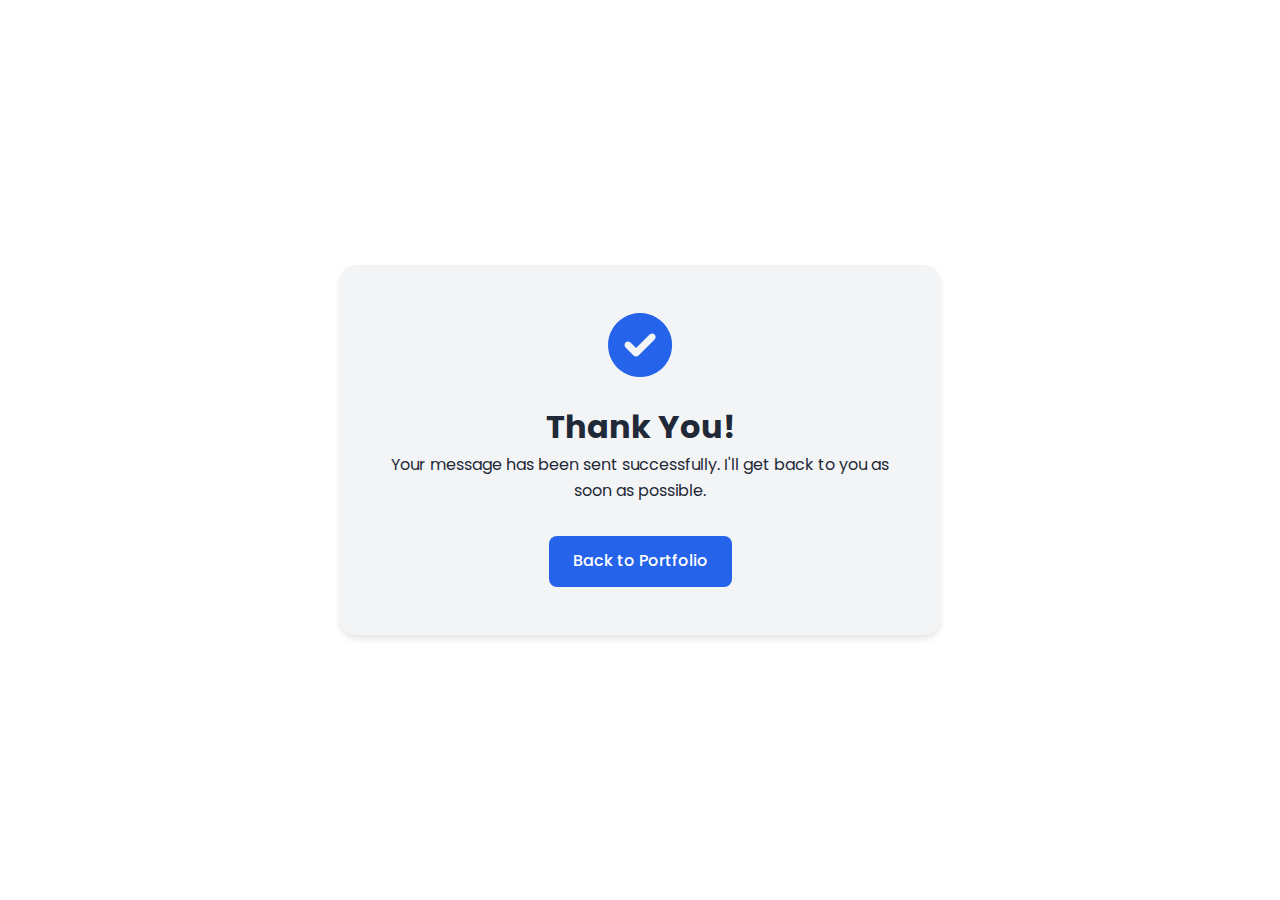
==== thanks.html @ 167333c2 "Initial portfolio commit" ====
<!DOCTYPE html>
<html lang="en">
<head>
    <meta charset="UTF-8">
    <meta name="viewport" content="width=device-width, initial-scale=1.0">
    <title>Thank You - Sabarinathan Karuppusamy</title>
    <link rel="stylesheet" href="css/styles.css">
    <link rel="stylesheet" href="https://cdnjs.cloudflare.com/ajax/libs/font-awesome/6.0.0/css/all.min.css">
    <link href="https://fonts.googleapis.com/css2?family=Poppins:wght@300;400;500;600;700&display=swap" rel="stylesheet">
    <style>
        .thank-you-container {
            min-height: 100vh;
            display: flex;
            justify-content: center;
            align-items: center;
            text-align: center;
            padding: 2rem;
        }
        .thank-you-content {
            max-width: 600px;
            background-color: var(--card-bg);
            padding: 3rem;
            border-radius: 1rem;
            box-shadow: 0 4px 6px rgba(0, 0, 0, 0.1);
        }
        .thank-you-icon {
            font-size: 4rem;
            color: var(--primary-color);
            margin-bottom: 1.5rem;
        }
        .back-home {
            margin-top: 2rem;
        }
    </style>
</head>
<body class="light-mode">
    <div class="thank-you-container">
        <div class="thank-you-content">
            <i class="fas fa-check-circle thank-you-icon"></i>
            <h1>Thank You!</h1>
            <p>Your message has been sent successfully. I'll get back to you as soon as possible.</p>
            <div class="back-home">
                <a href="index.html" class="btn primary-btn">Back to Portfolio</a>
            </div>
        </div>
    </div>
    <script src="js/main.js"></script>
</body>
</html>
---- css/styles.css ----
/* CSS Variables for Theming */
:root {
    /* Light Theme Colors */
    --primary-color: #2563eb;
    --secondary-color: #3b82f6;
    --background-color: #ffffff;
    --text-color: #1f2937;
    --card-bg: #f3f4f6;
    --border-color: #e5e7eb;
    --hover-color: #dbeafe;
    
    /* Transitions */
    --transition-speed: 0.3s;
}

/* Dark Theme Colors */
[data-theme="dark"] {
    --primary-color: #60a5fa;
    --secondary-color: #3b82f6;
    --background-color: #111827;
    --text-color: #f3f4f6;
    --card-bg: #1f2937;
    --border-color: #374151;
    --hover-color: #374151;
}

/* Global Styles */
* {
    margin: 0;
    padding: 0;
    box-sizing: border-box;
    transition: background-color var(--transition-speed) ease,
                color var(--transition-speed) ease;
}

body {
    font-family: 'Poppins', sans-serif;
    background-color: var(--background-color);
    color: var(--text-color);
    line-height: 1.6;
}

/* Container */
.container {
    max-width: 1200px;
    margin: 0 auto;
    padding: 0 2rem;
}

/* Header & Navigation */
header {
    position: fixed;
    top: 0;
    left: 0;
    right: 0;
    background-color: var(--background-color);
    box-shadow: 0 2px 10px rgba(0, 0, 0, 0.1);
    z-index: 1000;
    backdrop-filter: blur(10px);
}

nav {
    display: flex;
    justify-content: space-between;
    align-items: center;
    padding: 1rem 0;
}

.logo {
    font-size: 1.5rem;
    font-weight: 700;
    color: var(--primary-color);
}

.nav-links {
    display: flex;
    gap: 2rem;
    list-style: none;
}

.nav-links a {
    color: var(--text-color);
    text-decoration: none;
    font-weight: 500;
    transition: color var(--transition-speed) ease;
}

.nav-links a:hover {
    color: var(--primary-color);
}

/* Theme Toggle */
.theme-toggle {
    cursor: pointer;
    padding: 0.5rem;
    border-radius: 50%;
    background-color: var(--card-bg);
    transition: transform var(--transition-speed) ease;
}

.theme-toggle:hover {
    transform: rotate(180deg);
}

/* Hero Section */
.hero {
    padding: 8rem 0 4rem;
    min-height: 100vh;
    display: flex;
    align-items: center;
}

.hero-content {
    max-width: 600px;
}

.hero h1 {
    font-size: 3rem;
    margin-bottom: 1rem;
    line-height: 1.2;
}

.hero h2 {
    font-size: 1.5rem;
    color: var(--secondary-color);
    margin-bottom: 1.5rem;
}

.highlight {
    color: var(--primary-color);
}

/* Buttons */
.btn {
    display: inline-block;
    padding: 0.8rem 1.5rem;
    border-radius: 0.5rem;
    text-decoration: none;
    font-weight: 500;
    transition: transform var(--transition-speed) ease,
                background-color var(--transition-speed) ease;
}

.primary-btn {
    background-color: var(--primary-color);
    color: white;
}

.secondary-btn {
    background-color: var(--card-bg);
    color: var(--text-color);
}

.btn:hover {
    transform: translateY(-2px);
}

/* Project Cards */
.projects-grid {
    display: grid;
    grid-template-columns: repeat(auto-fit, minmax(300px, 1fr));
    gap: 2rem;
    margin: 2rem 0;
}

.project-card {
    background-color: var(--card-bg);
    border-radius: 1rem;
    overflow: hidden;
    transition: transform var(--transition-speed) ease;
}

.project-card:hover {
    transform: translateY(-5px);
}

.project-image {
    width: 100%;
    height: 200px;
    overflow: hidden;
}

.project-image img {
    width: 100%;
    height: 100%;
    object-fit: cover;
    transition: transform var(--transition-speed) ease;
}

.project-card:hover .project-image img {
    transform: scale(1.1);
}

.project-content {
    padding: 1.5rem;
}

/* Skills Section */
.skill-category {
    background-color: var(--card-bg);
    padding: 1.5rem;
    border-radius: 1rem;
    margin-bottom: 1.5rem;
}

.skill-bar {
    height: 8px;
    background-color: var(--border-color);
    border-radius: 4px;
    overflow: hidden;
    margin-top: 0.5rem;
}

.skill-level {
    height: 100%;
    background-color: var(--primary-color);
    border-radius: 4px;
    transition: width 1s ease;
}

/* Blog Cards */
.blog-grid {
    display: grid;
    grid-template-columns: repeat(auto-fit, minmax(300px, 1fr));
    gap: 2rem;
}

.blog-card {
    background-color: var(--card-bg);
    border-radius: 1rem;
    overflow: hidden;
    transition: transform var(--transition-speed) ease;
}

.blog-card:hover {
    transform: translateY(-5px);
}

/* Contact Form */
.contact-form {
    background-color: var(--card-bg);
    padding: 2rem;
    border-radius: 1rem;
}

.form-group {
    margin-bottom: 1.5rem;
}

input, textarea {
    width: 100%;
    padding: 0.8rem;
    border: 1px solid var(--border-color);
    border-radius: 0.5rem;
    background-color: var(--background-color);
    color: var(--text-color);
}

/* Animations */
@keyframes fadeIn {
    from {
        opacity: 0;
        transform: translateY(20px);
    }
    to {
        opacity: 1;
        transform: translateY(0);
    }
}

.fade-in {
    animation: fadeIn 1s ease forwards;
}

/* Responsive Design */
@media (max-width: 768px) {
    .nav-links {
        display: none;
    }
    
    .mobile-menu {
        display: block;
    }
    
    .hero h1 {
        font-size: 2.5rem;
    }
    
    .projects-grid,
    .blog-grid {
        grid-template-columns: 1fr;
    }
}

/* Loading Animation */
.loading {
    position: fixed;
    top: 0;
    left: 0;
    right: 0;
    bottom: 0;
    background-color: var(--background-color);
    display: flex;
    justify-content: center;
    align-items: center;
    z-index: 9999;
}

.loading::after {
    content: '';
    width: 50px;
    height: 50px;
    border: 5px solid var(--border-color);
    border-top-color: var(--primary-color);
    border-radius: 50%;
    animation: loading 0.75s ease infinite;
}

@keyframes loading {
    to {
        transform: rotate(360deg);
    }
}

/* Scroll Progress Bar */
.scroll-progress {
    position: fixed;
    top: 0;
    left: 0;
    width: 100%;
    height: 3px;
    background-color: var(--border-color);
    z-index: 1001;
}

.scroll-progress-bar {
    height: 100%;
    background-color: var(--primary-color);
    width: 0%;
    transition: width 0.1s ease;
}

/* Testimonials Slider */
.testimonials-slider {
    position: relative;
    overflow: hidden;
}

.testimonial-item {
    background-color: var(--card-bg);
    padding: 2rem;
    border-radius: 1rem;
    margin: 1rem;
    transition: transform var(--transition-speed) ease;
}

.testimonial-author {
    display: flex;
    align-items: center;
    gap: 1rem;
    margin-top: 1.5rem;
}

.testimonial-author img {
    width: 50px;
    height: 50px;
    border-radius: 50%;
    object-fit: cover;
}

/* Interactive Elements */
.interactive-cv {
    position: relative;
    padding: 2rem;
    background-color: var(--card-bg);
    border-radius: 1rem;
    cursor: pointer;
    transition: transform var(--transition-speed) ease;
}

.interactive-cv:hover {
    transform: scale(1.02);
}

/* Social Icons */
.social-icons {
    display: flex;
    gap: 1rem;
    margin-top: 2rem;
}

.social-icons a {
    color: var(--text-color);
    font-size: 1.5rem;
    transition: color var(--transition-speed) ease,
                transform var(--transition-speed) ease;
}

.social-icons a:hover {
    color: var(--primary-color);
    transform: translateY(-3px);
}
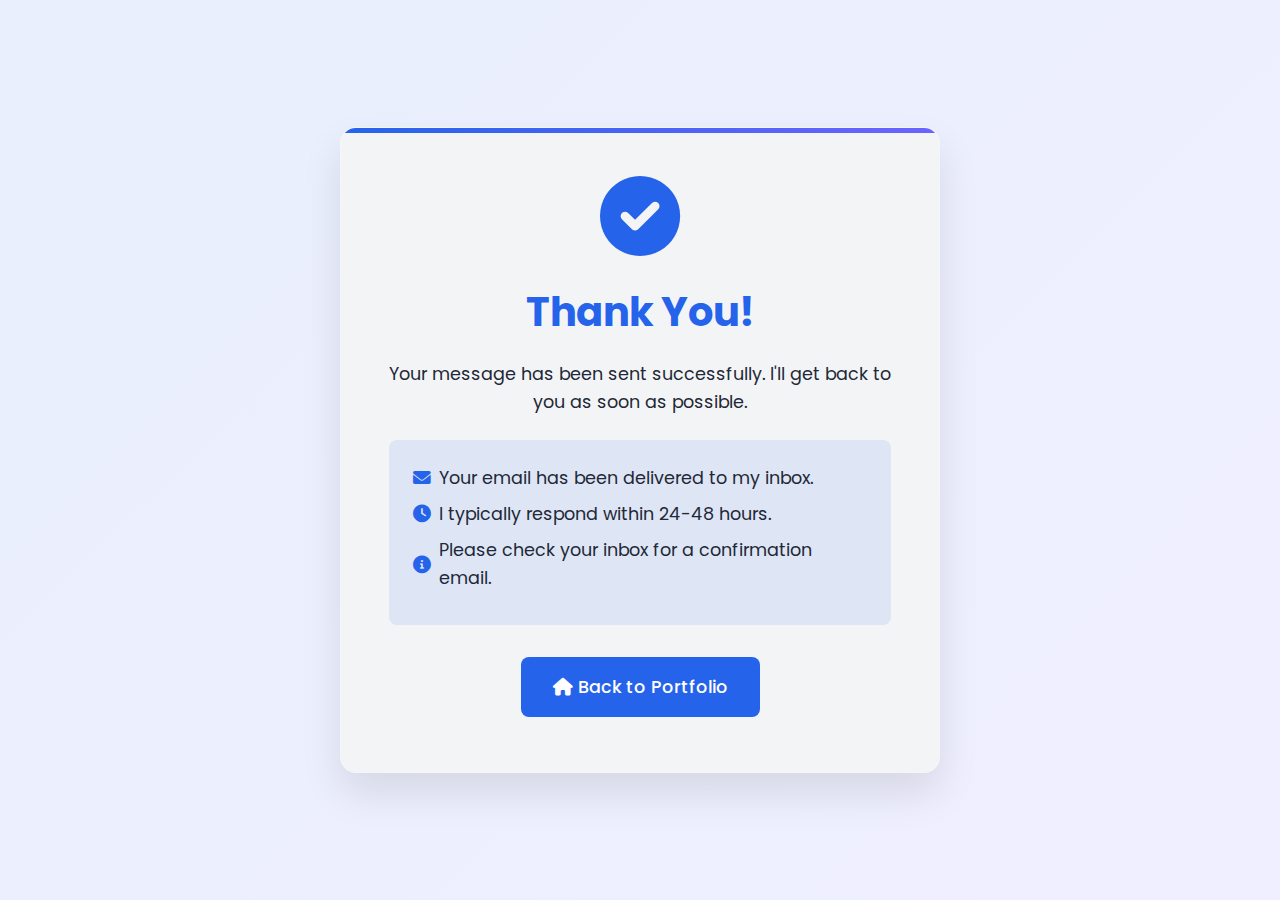
==== commit 3d3a72aa: "Enhanced About section, fixed contact form, and improved profile image display" ====
--- a/thanks.html
+++ b/thanks.html
@@ -4,6 +4,15 @@
     <meta charset="UTF-8">
     <meta name="viewport" content="width=device-width, initial-scale=1.0">
     <title>Thank You - Sabarinathan Karuppusamy</title>
+    <!-- Google Analytics -->
+    <script async src="https://www.googletagmanager.com/gtag/js?id=G-J7F925T2T9"></script>
+    <script>
+        window.dataLayer = window.dataLayer || [];
+        function gtag(){dataLayer.push(arguments);}
+        gtag('js', new Date());
+        gtag('config', 'G-J7F925T2T9');
+    </script>
+    <!-- End Google Analytics -->
     <link rel="stylesheet" href="css/styles.css">
     <link rel="stylesheet" href="https://cdnjs.cloudflare.com/ajax/libs/font-awesome/6.0.0/css/all.min.css">
     <link href="https://fonts.googleapis.com/css2?family=Poppins:wght@300;400;500;600;700&display=swap" rel="stylesheet">
@@ -15,21 +24,84 @@
             align-items: center;
             text-align: center;
             padding: 2rem;
+            background: linear-gradient(135deg, rgba(37, 99, 235, 0.1), rgba(108, 99, 255, 0.1));
         }
         .thank-you-content {
             max-width: 600px;
             background-color: var(--card-bg);
             padding: 3rem;
             border-radius: 1rem;
-            box-shadow: 0 4px 6px rgba(0, 0, 0, 0.1);
+            box-shadow: 0 20px 40px rgba(0, 0, 0, 0.1);
+            position: relative;
+            overflow: hidden;
+            border: 1px solid rgba(255, 255, 255, 0.2);
+        }
+        .thank-you-content::before {
+            content: '';
+            position: absolute;
+            top: 0;
+            left: 0;
+            width: 100%;
+            height: 5px;
+            background: linear-gradient(90deg, var(--primary-color), #6c63ff);
         }
         .thank-you-icon {
-            font-size: 4rem;
+            font-size: 5rem;
             color: var(--primary-color);
             margin-bottom: 1.5rem;
+            animation: pulse 2s infinite;
+        }
+        .thank-you-content h1 {
+            font-size: 2.5rem;
+            margin-bottom: 1rem;
+            color: var(--primary-color);
+        }
+        .thank-you-content p {
+            font-size: 1.1rem;
+            line-height: 1.6;
+            margin-bottom: 1.5rem;
+        }
+        .confirmation-details {
+            background-color: rgba(37, 99, 235, 0.1);
+            padding: 1.5rem;
+            border-radius: 0.5rem;
+            margin: 1.5rem 0;
+            text-align: left;
+        }
+        .confirmation-details p {
+            margin-bottom: 0.5rem;
+            display: flex;
+            align-items: center;
+            gap: 0.5rem;
+        }
+        .confirmation-details i {
+            color: var(--primary-color);
         }
         .back-home {
             margin-top: 2rem;
+        }
+        .back-home .btn {
+            padding: 1rem 2rem;
+            font-size: 1.1rem;
+            transition: all 0.3s ease;
+        }
+        .back-home .btn:hover {
+            transform: translateY(-5px);
+            box-shadow: 0 10px 20px rgba(0, 0, 0, 0.1);
+        }
+        @keyframes pulse {
+            0% {
+                transform: scale(1);
+                opacity: 1;
+            }
+            50% {
+                transform: scale(1.1);
+                opacity: 0.8;
+            }
+            100% {
+                transform: scale(1);
+                opacity: 1;
+            }
         }
     </style>
 </head>
@@ -39,8 +111,15 @@
             <i class="fas fa-check-circle thank-you-icon"></i>
             <h1>Thank You!</h1>
             <p>Your message has been sent successfully. I'll get back to you as soon as possible.</p>
+            
+            <div class="confirmation-details">
+                <p><i class="fas fa-envelope"></i> Your email has been delivered to my inbox.</p>
+                <p><i class="fas fa-clock"></i> I typically respond within 24-48 hours.</p>
+                <p><i class="fas fa-info-circle"></i> Please check your inbox for a confirmation email.</p>
+            </div>
+            
             <div class="back-home">
-                <a href="index.html" class="btn primary-btn">Back to Portfolio</a>
+                <a href="index.html" class="btn primary-btn"><i class="fas fa-home"></i> Back to Portfolio</a>
             </div>
         </div>
     </div>
--- a/css/styles.css
+++ b/css/styles.css
@@ -2,10 +2,13 @@
 :root {
     /* Light Theme Colors */
     --primary-color: #2563eb;
+    --primary-color-rgb: 37, 99, 235;
     --secondary-color: #3b82f6;
     --background-color: #ffffff;
+    --background-color-rgb: 255, 255, 255;
     --text-color: #1f2937;
     --card-bg: #f3f4f6;
+    --card-bg-rgb: 243, 244, 246;
     --border-color: #e5e7eb;
     --hover-color: #dbeafe;
     
@@ -16,10 +19,13 @@
 /* Dark Theme Colors */
 [data-theme="dark"] {
     --primary-color: #60a5fa;
+    --primary-color-rgb: 96, 165, 250;
     --secondary-color: #3b82f6;
     --background-color: #111827;
+    --background-color-rgb: 17, 24, 39;
     --text-color: #f3f4f6;
     --card-bg: #1f2937;
+    --card-bg-rgb: 31, 41, 55;
     --border-color: #374151;
     --hover-color: #374151;
 }
@@ -399,4 +405,422 @@
 .social-icons a:hover {
     color: var(--primary-color);
     transform: translateY(-3px);
+}
+
+/* Particles.js container */
+#particles-js {
+    position: absolute;
+    width: 100%;
+    height: 100%;
+    top: 0;
+    left: 0;
+    z-index: 1;
+}
+
+.hero .container {
+    position: relative;
+    z-index: 2;
+}
+
+/* Typing effect */
+.txt-rotate {
+    color: #6c63ff;
+    font-weight: 600;
+}
+
+.txt-rotate > .wrap {
+    border-right: 0.08em solid #6c63ff;
+    padding-right: 5px;
+    animation: blink-caret 0.75s step-end infinite;
+}
+
+@keyframes blink-caret {
+    from, to { border-color: transparent }
+    50% { border-color: #6c63ff }
+}
+
+/* Smooth scrolling */
+html {
+    scroll-behavior: smooth;
+}
+
+/* Project card hover effects */
+.project-card {
+    transition: transform 0.3s ease, box-shadow 0.3s ease;
+}
+
+.project-card:hover {
+    transform: translateY(-10px);
+    box-shadow: 0 15px 30px rgba(0, 0, 0, 0.1);
+}
+
+/* Skill bar animation */
+.skill-level {
+    position: relative;
+    overflow: hidden;
+}
+
+.skill-level::after {
+    content: '';
+    position: absolute;
+    top: 0;
+    left: 0;
+    height: 100%;
+    width: 100%;
+    background: linear-gradient(90deg, transparent, rgba(255, 255, 255, 0.2), transparent);
+    transform: translateX(-100%);
+    animation: shimmer 2s infinite;
+}
+
+@keyframes shimmer {
+    100% {
+        transform: translateX(100%);
+    }
+}
+
+/* Button hover effects */
+.btn {
+    position: relative;
+    overflow: hidden;
+    z-index: 1;
+    transition: color 0.3s ease;
+}
+
+.btn::before {
+    content: '';
+    position: absolute;
+    top: 0;
+    left: -100%;
+    width: 100%;
+    height: 100%;
+    background: rgba(255, 255, 255, 0.1);
+    transition: all 0.3s ease;
+    z-index: -1;
+}
+
+.btn:hover::before {
+    left: 0;
+}
+
+/* Social icons hover effect */
+.social-icons a {
+    transition: transform 0.3s ease;
+}
+
+.social-icons a:hover {
+    transform: translateY(-5px);
+}
+
+/* Section spacing and transitions */
+section {
+    padding: 100px 0;
+    position: relative;
+    overflow: hidden;
+    min-height: 100vh;
+    display: flex;
+    align-items: center;
+    transition: opacity 0.5s ease;
+}
+
+/* Alternating section backgrounds for better visual separation */
+section:nth-child(even) {
+    background-color: var(--card-bg);
+}
+
+/* Hero section specific spacing */
+.hero {
+    min-height: 100vh;
+    padding: 150px 0 100px;
+}
+
+/* Section dividers */
+section::after {
+    content: '';
+    position: absolute;
+    bottom: 0;
+    left: 0;
+    width: 100%;
+    height: 50px;
+    background: linear-gradient(to bottom, transparent, var(--background-color));
+    z-index: 1;
+    pointer-events: none;
+}
+
+section:nth-child(even)::after {
+    background: linear-gradient(to bottom, transparent, var(--card-bg));
+}
+
+/* Section titles with decorative elements */
+.section-title {
+    position: relative;
+    margin-bottom: 60px;
+    text-align: center;
+    font-size: 2.5rem;
+}
+
+.section-title::after {
+    content: '';
+    position: absolute;
+    bottom: -15px;
+    left: 50%;
+    transform: translateX(-50%);
+    width: 80px;
+    height: 4px;
+    background-color: var(--primary-color);
+    border-radius: 2px;
+}
+
+/* Scroll indicator at the bottom of each section */
+.scroll-indicator {
+    position: absolute;
+    bottom: 30px;
+    left: 50%;
+    transform: translateX(-50%);
+    font-size: 1.5rem;
+    color: var(--primary-color);
+    animation: bounce 2s infinite;
+    z-index: 10;
+    cursor: pointer;
+}
+
+@keyframes bounce {
+    0%, 20%, 50%, 80%, 100% {
+        transform: translateY(0) translateX(-50%);
+    }
+    40% {
+        transform: translateY(-20px) translateX(-50%);
+    }
+    60% {
+        transform: translateY(-10px) translateX(-50%);
+    }
+}
+
+/* Profile image styles */
+.hero .profile-image {
+    width: 150px;
+    height: 150px;
+    border-radius: 50%;
+    object-fit: cover;
+    border: 4px solid var(--primary-color);
+    box-shadow: 0 10px 20px rgba(0, 0, 0, 0.1);
+    transition: all 0.5s ease;
+    opacity: 0.85;
+    filter: grayscale(20%);
+}
+
+.hero .profile-image:hover {
+    transform: scale(1.05);
+    opacity: 1;
+    filter: grayscale(0%);
+    box-shadow: 0 15px 30px rgba(0, 0, 0, 0.2);
+}
+
+.about .about-image img {
+    width: 100%;
+    max-width: 300px;
+    border-radius: 10px;
+    box-shadow: 0 15px 30px rgba(0, 0, 0, 0.1);
+    transition: all 0.5s ease;
+    transform: translateY(0);
+}
+
+.about .about-image {
+    position: relative;
+    display: flex;
+    justify-content: center;
+}
+
+.about .about-image::before {
+    content: '';
+    position: absolute;
+    top: 20px;
+    left: 20px;
+    width: 100%;
+    max-width: 300px;
+    height: 100%;
+    border: 4px solid var(--primary-color);
+    border-radius: 10px;
+    z-index: -1;
+    transition: all 0.5s ease;
+}
+
+.about .about-image:hover img {
+    transform: translateY(-10px);
+}
+
+.about .about-image:hover::before {
+    top: 30px;
+    left: 30px;
+}
+
+/* Profile highlight effect */
+.profile-highlight {
+    transform: scale(1.05) translateY(-10px) !important;
+    box-shadow: 0 20px 40px rgba(0, 0, 0, 0.2) !important;
+    filter: brightness(1.1) contrast(1.1);
+    border: 4px solid var(--primary-color);
+    animation: pulse 2s infinite;
+}
+
+@keyframes pulse {
+    0% {
+        box-shadow: 0 0 0 0 rgba(37, 99, 235, 0.7);
+    }
+    70% {
+        box-shadow: 0 0 0 15px rgba(37, 99, 235, 0);
+    }
+    100% {
+        box-shadow: 0 0 0 0 rgba(37, 99, 235, 0);
+    }
+}
+
+/* About section enhancements */
+.about {
+    position: relative;
+    background: linear-gradient(to right, rgba(var(--card-bg-rgb), 0.3), rgba(var(--background-color-rgb), 0.9));
+    overflow: visible;
+}
+
+.about-content {
+    display: flex;
+    flex-wrap: wrap;
+    gap: 3rem;
+    align-items: center;
+}
+
+.about-image {
+    flex: 1;
+    min-width: 300px;
+    position: relative;
+    z-index: 2;
+}
+
+.about-text {
+    flex: 2;
+    min-width: 300px;
+}
+
+.about-headline {
+    font-size: 1.8rem;
+    color: var(--primary-color);
+    margin-bottom: 1.5rem;
+    font-weight: 600;
+    line-height: 1.3;
+    position: relative;
+    padding-bottom: 0.5rem;
+}
+
+.about-headline::after {
+    content: '';
+    position: absolute;
+    bottom: 0;
+    left: 0;
+    width: 80px;
+    height: 3px;
+    background-color: var(--primary-color);
+}
+
+.about-profile-img {
+    width: 100%;
+    max-width: 350px;
+    border-radius: 15px;
+    box-shadow: 0 20px 40px rgba(0, 0, 0, 0.15);
+    transition: all 0.5s ease;
+    position: relative;
+    z-index: 2;
+    border: 5px solid #fff;
+    filter: contrast(1.1) saturate(1.2);
+}
+
+.image-backdrop {
+    position: absolute;
+    top: -15px;
+    left: -15px;
+    width: calc(100% - 30px);
+    height: calc(100% - 30px);
+    background: linear-gradient(135deg, var(--primary-color), #6c63ff);
+    border-radius: 15px;
+    z-index: 1;
+    opacity: 0.7;
+    transform: scale(0.97);
+    transition: all 0.5s ease;
+}
+
+.about-image:hover .about-profile-img {
+    transform: translateY(-15px) scale(1.03);
+    box-shadow: 0 30px 50px rgba(0, 0, 0, 0.25);
+}
+
+.about-image:hover .image-backdrop {
+    transform: scale(1) rotate(-5deg);
+    opacity: 0.8;
+}
+
+.about-text p {
+    margin-bottom: 1.5rem;
+    font-size: 1.05rem;
+    line-height: 1.7;
+}
+
+.about-text strong {
+    color: var(--primary-color);
+    font-weight: 600;
+}
+
+.about-details {
+    display: grid;
+    grid-template-columns: repeat(auto-fit, minmax(200px, 1fr));
+    gap: 1.5rem;
+    margin-top: 2rem;
+    background-color: var(--card-bg);
+    padding: 1.5rem;
+    border-radius: 10px;
+    box-shadow: 0 10px 30px rgba(0, 0, 0, 0.05);
+}
+
+.detail {
+    display: flex;
+    align-items: flex-start;
+    gap: 1rem;
+}
+
+.detail i {
+    font-size: 1.5rem;
+    color: var(--primary-color);
+    background-color: rgba(var(--primary-color-rgb), 0.1);
+    padding: 0.8rem;
+    border-radius: 50%;
+}
+
+.detail h3 {
+    font-size: 1.2rem;
+    margin-bottom: 0.5rem;
+    color: var(--text-color);
+}
+
+.detail p {
+    margin-bottom: 0.3rem !important;
+    font-size: 0.95rem !important;
+}
+
+/* Form note styling */
+.form-note {
+    margin-top: 1.5rem;
+    padding: 1rem;
+    background-color: rgba(var(--primary-color-rgb), 0.1);
+    border-left: 4px solid var(--primary-color);
+    border-radius: 4px;
+}
+
+.form-note p {
+    font-size: 0.9rem;
+    color: var(--text-color);
+    display: flex;
+    align-items: center;
+    gap: 0.5rem;
+}
+
+.form-note i {
+    color: var(--primary-color);
+    font-size: 1.1rem;
 } 